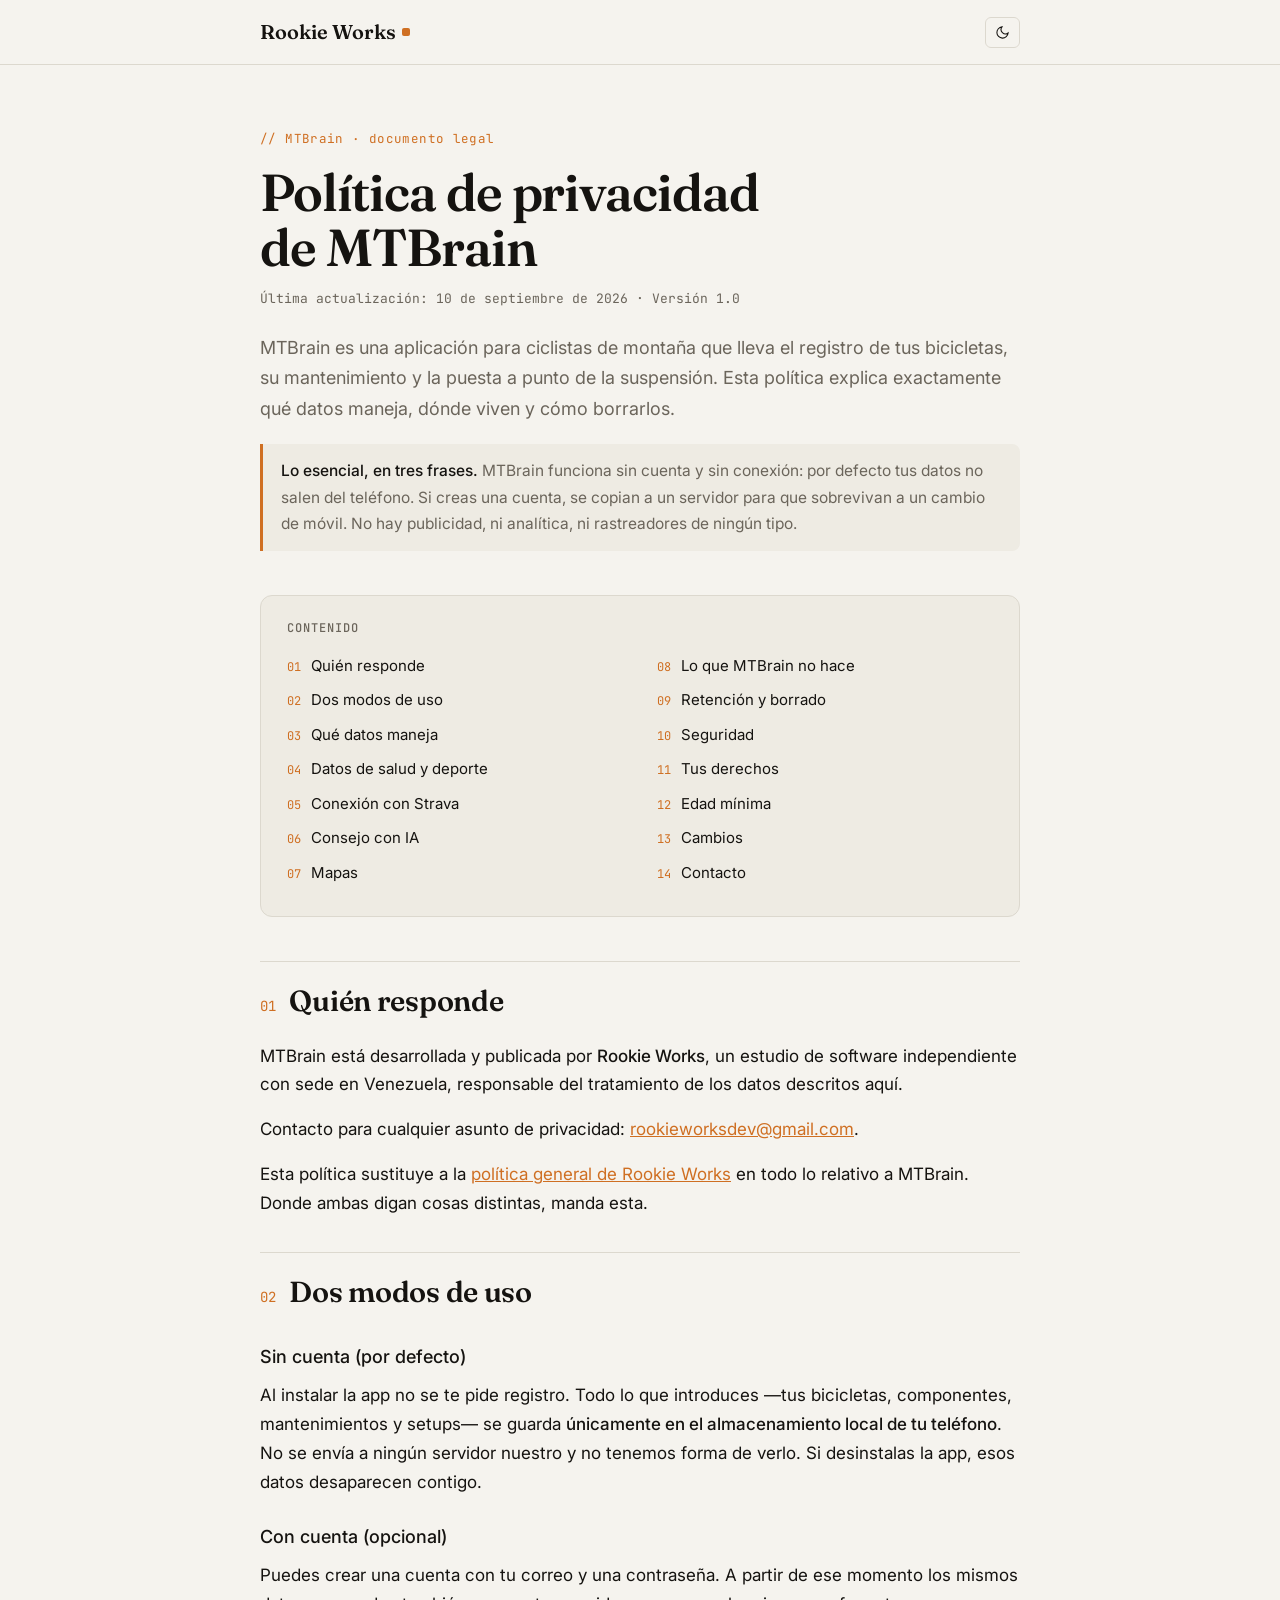
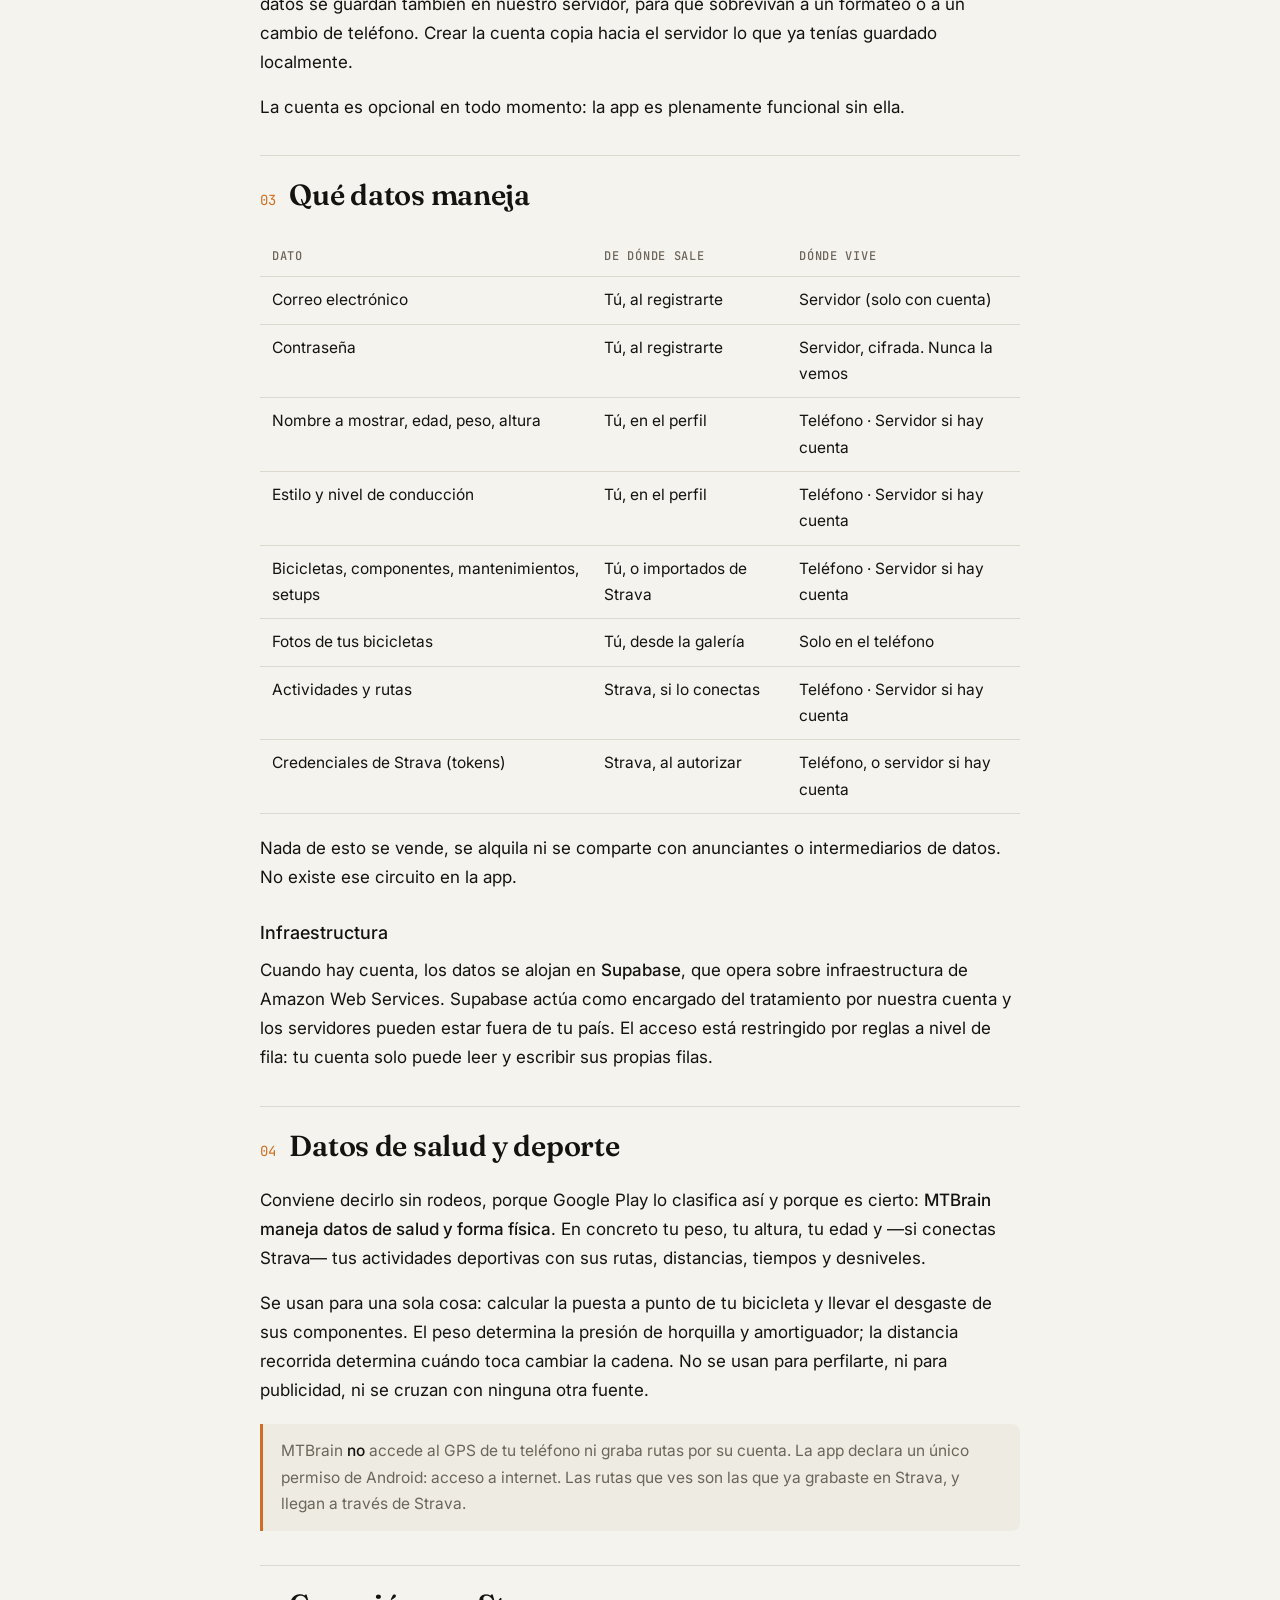
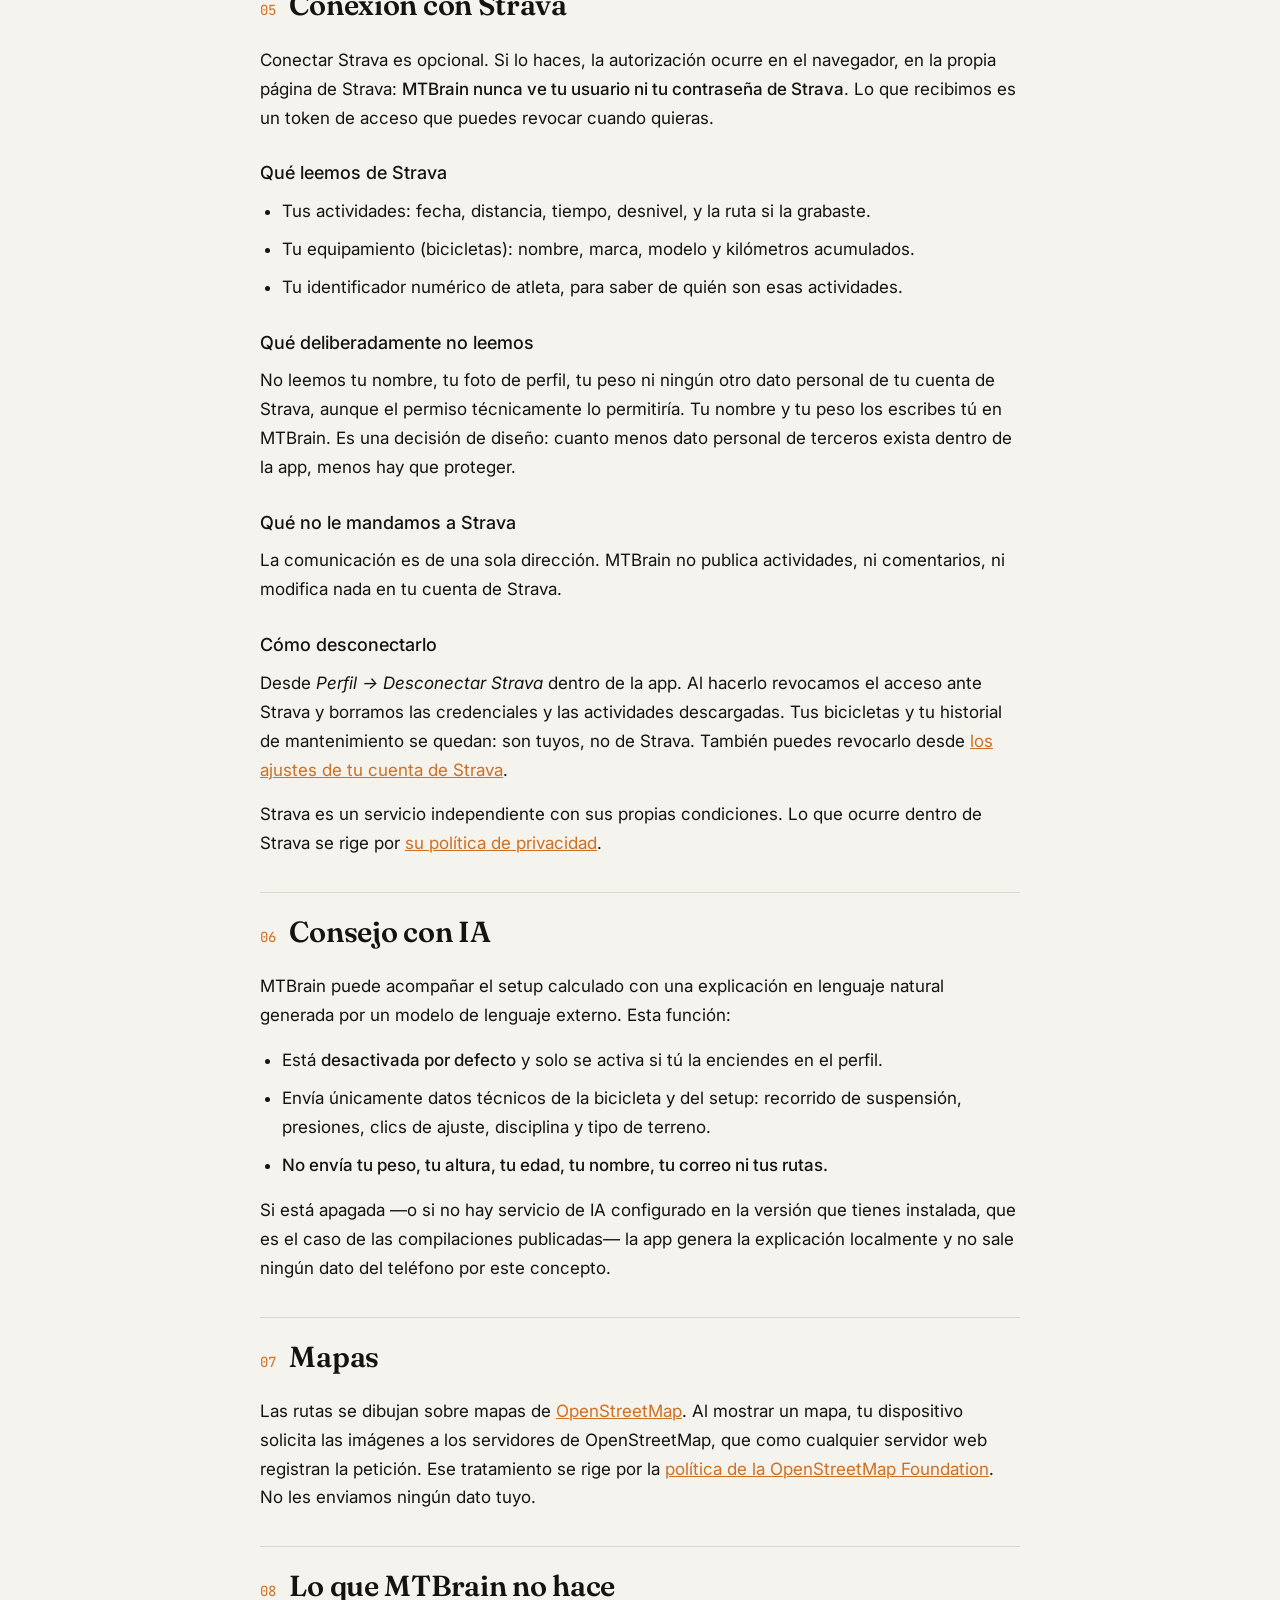
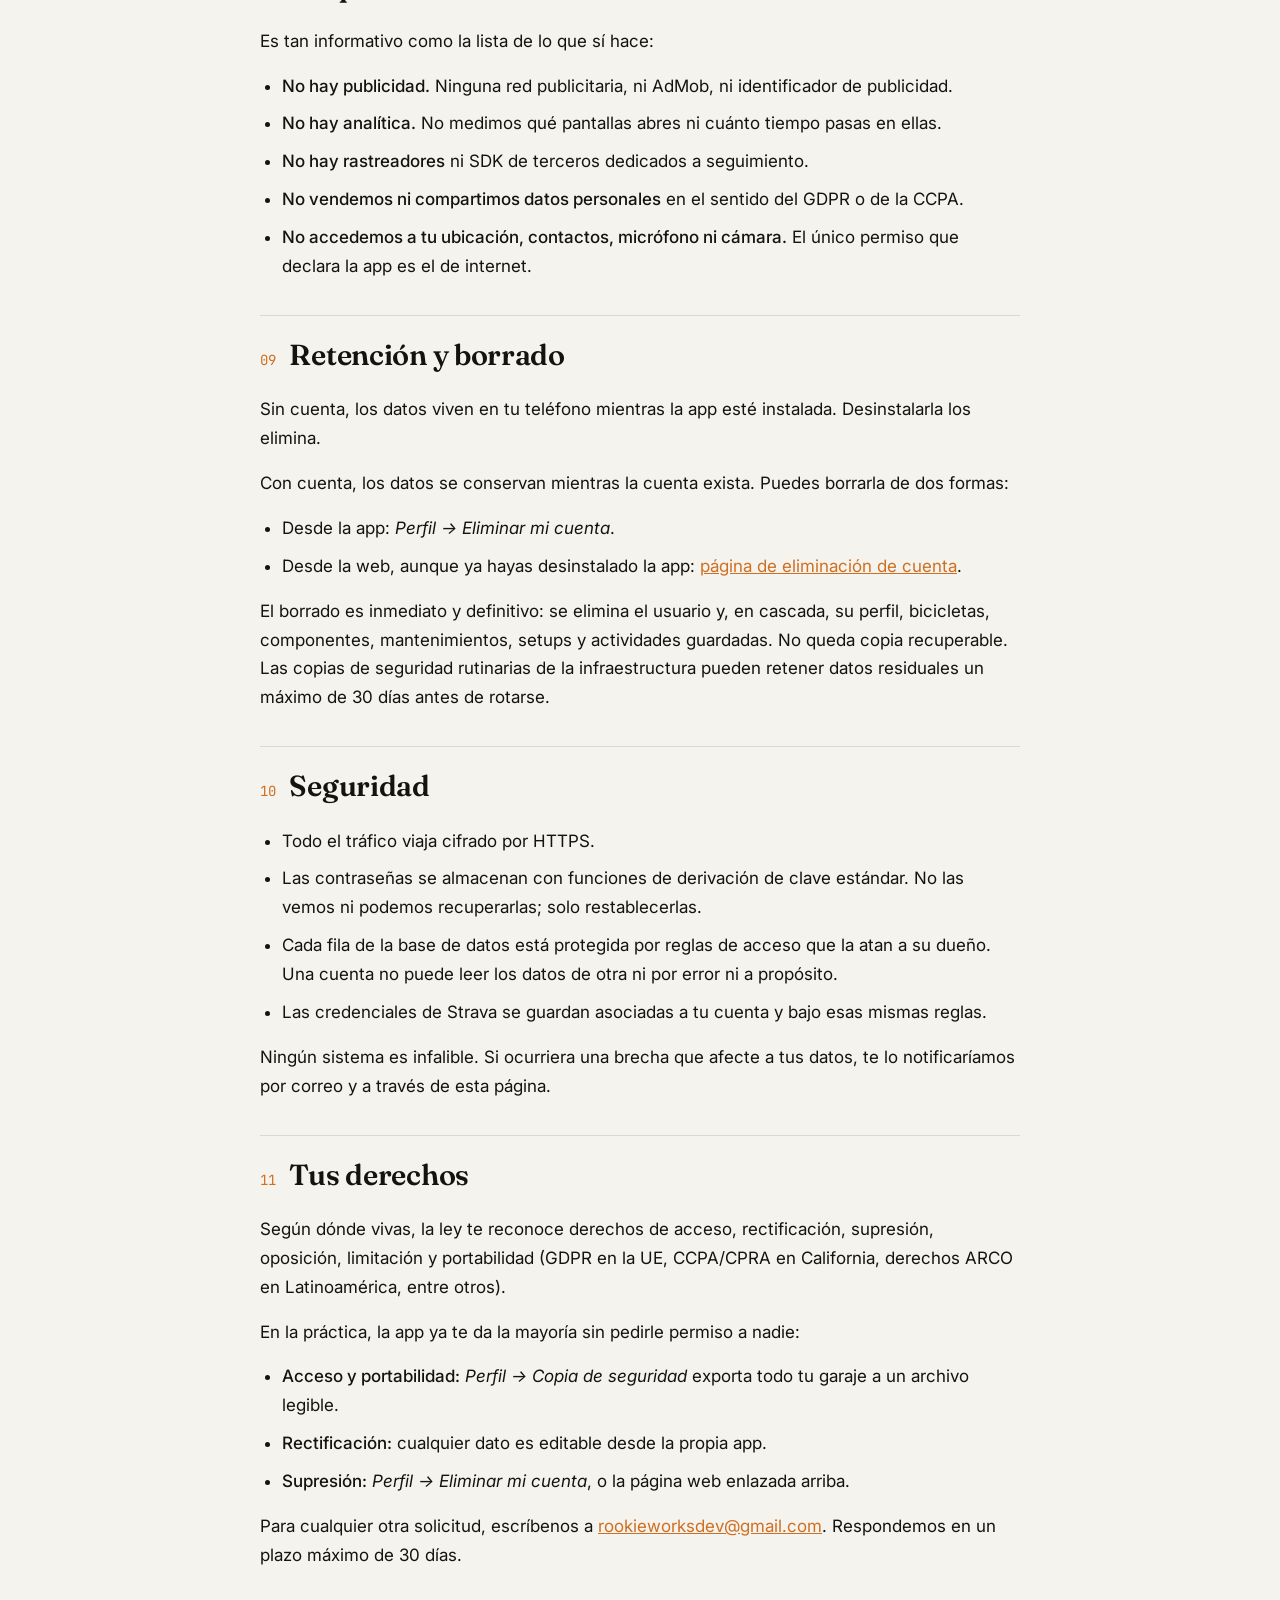
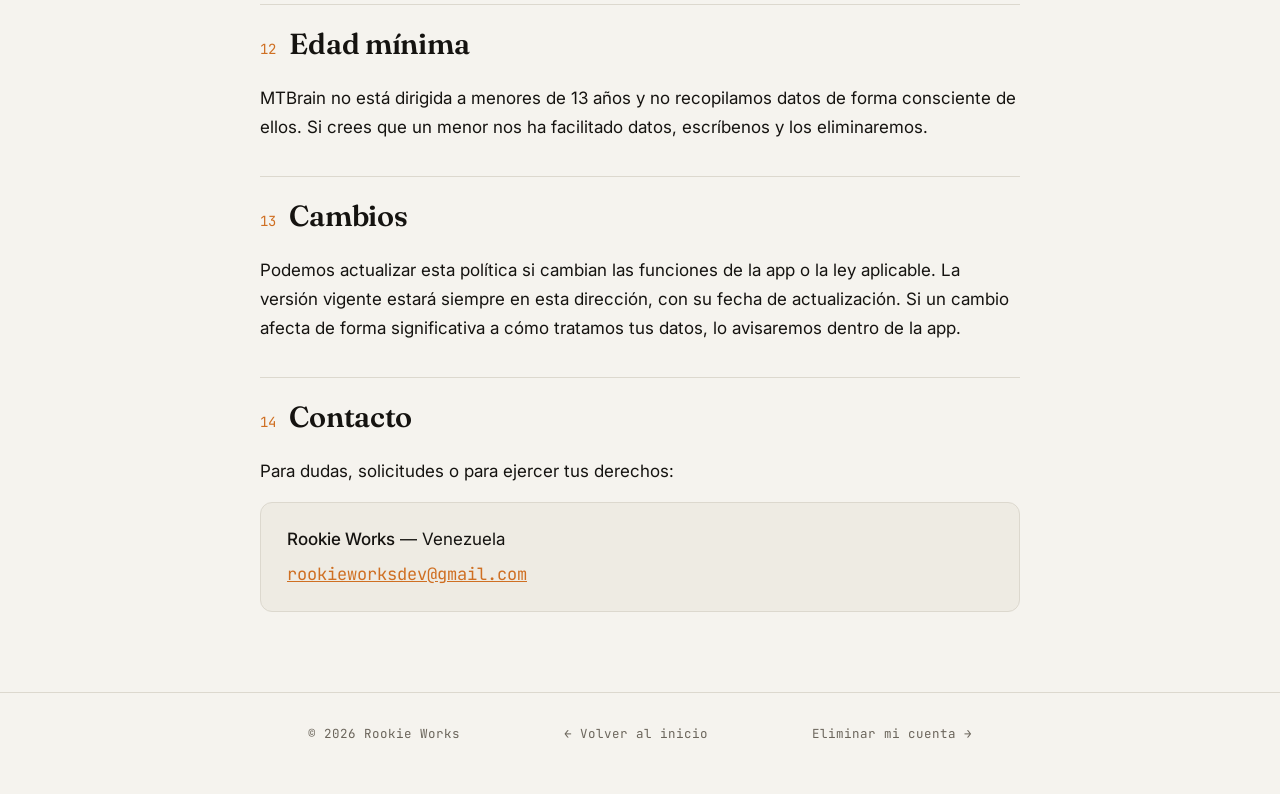
==== mtbrain-privacidad.html @ 9be9a080 "content: política de privacidad y eliminación de cuenta de MTBrain Dos páginas propias de MTBrain, s" ====
<!DOCTYPE html>
<html lang="es">
<head>
<meta charset="UTF-8">
<meta name="viewport" content="width=device-width, initial-scale=1">
<title>Política de privacidad de MTBrain — Rookie Works</title>
<meta name="description" content="Qué datos guarda MTBrain, dónde viven, qué se comparte con Strava y cómo borrar tu cuenta.">
<link rel="canonical" href="https://rookieworks.github.io/mtbrain-privacidad.html">
<meta property="og:type" content="article">
<meta property="og:site_name" content="Rookie Works">
<meta property="og:locale" content="es_ES">
<meta property="og:title" content="Política de privacidad de MTBrain">
<meta property="og:description" content="Qué datos guarda MTBrain, dónde viven, qué se comparte con Strava y cómo borrar tu cuenta.">
<meta property="og:url" content="https://rookieworks.github.io/mtbrain-privacidad.html">
<meta property="og:image" content="https://rookieworks.github.io/og.png">
<meta name="twitter:card" content="summary_large_image">
<meta name="twitter:image" content="https://rookieworks.github.io/og.png">
<link rel="icon" href="/favicon.svg" type="image/svg+xml">
<link rel="icon" href="/favicon-32.png" sizes="32x32" type="image/png">
<link rel="apple-touch-icon" href="/apple-touch-icon.png">
<link rel="manifest" href="/site.webmanifest">
<meta name="theme-color" content="#F5F3EE" media="(prefers-color-scheme: light)">
<meta name="theme-color" content="#0E0E0C" media="(prefers-color-scheme: dark)">
<link rel="preconnect" href="https://fonts.googleapis.com">
<link rel="preconnect" href="https://fonts.gstatic.com" crossorigin>
<link href="https://fonts.googleapis.com/css2?family=Fraunces:opsz,wght@9..144,400;9..144,600&family=Inter:wght@400;500&family=JetBrains+Mono:wght@400;500&display=swap" rel="stylesheet">
<style>
  :root{
    --bg:#F5F3EE; --bg-soft:#EEEBE3; --ink:#151310; --ink-soft:#6B655B;
    --line:#DCD8CE; --accent:#CF6F22; --accent-ink:#F5F3EE;
    --serif:"Fraunces",Georgia,serif;
    --mono:"JetBrains Mono",ui-monospace,Menlo,monospace;
    --sans:"Inter",system-ui,-apple-system,"Segoe UI",sans-serif;
    --pad:clamp(20px,5vw,48px);
  }
  @media (prefers-color-scheme:dark){
    :root{ --bg:#0E0E0C; --bg-soft:#161513; --ink:#EDE9E1; --ink-soft:#9A948A; --line:#2A2823; --accent:#E8833A; --accent-ink:#0E0E0C; }
  }
  :root[data-theme="light"]{ --bg:#F5F3EE; --bg-soft:#EEEBE3; --ink:#151310; --ink-soft:#6B655B; --line:#DCD8CE; --accent:#CF6F22; --accent-ink:#F5F3EE; }
  :root[data-theme="dark"]{ --bg:#0E0E0C; --bg-soft:#161513; --ink:#EDE9E1; --ink-soft:#9A948A; --line:#2A2823; --accent:#E8833A; --accent-ink:#0E0E0C; }

  *{box-sizing:border-box}
  html{scroll-behavior:smooth}
  body{margin:0;background:var(--bg);color:var(--ink);font-family:var(--sans);font-size:17px;line-height:1.7;
    -webkit-font-smoothing:antialiased}
  ::selection{background:var(--accent);color:var(--accent-ink)}
  a{color:var(--accent)}
  :focus-visible{outline:2px solid var(--accent);outline-offset:3px;border-radius:2px}
  .wrap{max-width:760px;margin:0 auto;padding:0 var(--pad)}

  header{border-bottom:1px solid var(--line);position:sticky;top:0;z-index:10;
    background:color-mix(in srgb,var(--bg) 88%,transparent);backdrop-filter:blur(10px)}
  .bar{display:flex;align-items:center;justify-content:space-between;padding:15px 0}
  .mark{font-family:var(--serif);font-size:20px;font-weight:600;text-decoration:none;color:var(--ink);display:inline-flex;align-items:center}
  .mark .dot{width:8px;height:8px;background:var(--accent);border-radius:2px;margin-left:6px}
  .tools{display:flex;gap:6px}
  .iconbtn{font-family:var(--mono);font-size:12px;background:transparent;color:var(--ink);border:1px solid var(--line);
    border-radius:6px;padding:7px 9px;cursor:pointer;line-height:1;text-decoration:none;display:inline-flex;align-items:center}
  .iconbtn:hover{border-color:var(--accent)}
  .iconbtn svg{width:15px;height:15px;display:block}

  .doc{padding:clamp(40px,7vh,72px) 0 80px}
  .kicker{font-family:var(--mono);font-size:12.5px;letter-spacing:.03em;color:var(--accent);margin:0 0 16px}
  h1{font-family:var(--serif);font-weight:600;font-size:clamp(34px,6vw,52px);line-height:1.05;letter-spacing:-.02em;margin:0 0 14px;text-wrap:balance}
  .updated{font-family:var(--mono);font-size:13px;color:var(--ink-soft);margin:0 0 8px}
  .lead{font-size:18px;color:var(--ink-soft);margin:22px 0 0}

  .toc{background:var(--bg-soft);border:1px solid var(--line);border-radius:12px;padding:22px 26px;margin:44px 0}
  .toc h2{font-family:var(--mono);font-size:12px;text-transform:uppercase;letter-spacing:.08em;color:var(--ink-soft);margin:0 0 14px;font-weight:500}
  .toc ol{margin:0;padding:0;list-style:none;counter-reset:t;
    columns:2;column-gap:34px}
  .toc li{counter-increment:t;margin:0 0 9px;break-inside:avoid;font-size:15px}
  .toc li::before{content:counter(t,decimal-leading-zero);font-family:var(--mono);font-size:12px;color:var(--accent);margin-right:10px}
  .toc a{color:var(--ink);text-decoration:none}
  .toc a:hover{color:var(--accent)}
  @media(max-width:560px){.toc ol{columns:1}}

  section.s{padding-top:14px;margin-top:34px;border-top:1px solid var(--line)}
  h2.sec{font-family:var(--serif);font-weight:600;font-size:clamp(22px,3.4vw,29px);letter-spacing:-.01em;margin:0 0 16px;scroll-margin-top:80px;display:flex;gap:14px;align-items:baseline}
  h2.sec .num{font-family:var(--mono);font-size:14px;color:var(--accent);font-weight:400}
  h3{font-family:var(--sans);font-weight:500;font-size:18px;margin:26px 0 8px}
  p{margin:0 0 16px}
  ul{margin:0 0 16px;padding-left:22px}
  li{margin:0 0 9px}
  strong{font-weight:500;color:var(--ink)}
  .note{background:var(--bg-soft);border-left:3px solid var(--accent);border-radius:0 8px 8px 0;padding:14px 18px;margin:20px 0;font-size:15.5px;color:var(--ink-soft)}
  .contact-box{background:var(--bg-soft);border:1px solid var(--line);border-radius:12px;padding:22px 26px;margin-top:8px}
  .contact-box a{font-family:var(--mono)}

  table{width:100%;border-collapse:collapse;margin:0 0 20px;font-size:15.5px}
  th,td{text-align:left;padding:10px 12px;border-bottom:1px solid var(--line);vertical-align:top}
  th{font-family:var(--mono);font-size:12px;text-transform:uppercase;letter-spacing:.06em;color:var(--ink-soft);font-weight:500}
  .scroller{overflow-x:auto;-webkit-overflow-scrolling:touch}

  footer{border-top:1px solid var(--line);padding:30px 0 50px}
  .foot{display:flex;flex-wrap:wrap;gap:14px 26px;justify-content:space-between;font-family:var(--mono);font-size:12.5px;color:var(--ink-soft)}
  .foot a{color:var(--ink-soft);text-decoration:none}
  .foot a:hover{color:var(--accent)}
</style>
</head>
<body>
<header>
  <div class="wrap bar">
    <a class="mark" href="index.html">Rookie Works<span class="dot" aria-hidden="true"></span></a>
    <div class="tools">
      <button class="iconbtn" id="theme" aria-label="Cambiar tema"></button>
    </div>
  </div>
</header>

<main class="wrap doc">
  <p class="kicker">// MTBrain · documento legal</p>
  <h1>Política de privacidad de MTBrain</h1>
  <p class="updated">Última actualización: 10 de septiembre de 2026 · Versión 1.0</p>
  <p class="lead">MTBrain es una aplicación para ciclistas de montaña que lleva el registro de tus bicicletas, su mantenimiento y la puesta a punto de la suspensión. Esta política explica exactamente qué datos maneja, dónde viven y cómo borrarlos.</p>

  <div class="note">
    <strong>Lo esencial, en tres frases.</strong> MTBrain funciona sin cuenta y sin conexión: por defecto tus datos no salen del teléfono. Si creas una cuenta, se copian a un servidor para que sobrevivan a un cambio de móvil. No hay publicidad, ni analítica, ni rastreadores de ningún tipo.
  </div>

  <nav class="toc" aria-label="Índice">
    <h2>Contenido</h2>
    <ol>
      <li><a href="#responsable">Quién responde</a></li>
      <li><a href="#modos">Dos modos de uso</a></li>
      <li><a href="#datos">Qué datos maneja</a></li>
      <li><a href="#salud">Datos de salud y deporte</a></li>
      <li><a href="#strava">Conexión con Strava</a></li>
      <li><a href="#ia">Consejo con IA</a></li>
      <li><a href="#mapas">Mapas</a></li>
      <li><a href="#nohay">Lo que MTBrain no hace</a></li>
      <li><a href="#retencion">Retención y borrado</a></li>
      <li><a href="#seguridad">Seguridad</a></li>
      <li><a href="#derechos">Tus derechos</a></li>
      <li><a href="#ninos">Edad mínima</a></li>
      <li><a href="#cambios">Cambios</a></li>
      <li><a href="#contacto">Contacto</a></li>
    </ol>
  </nav>

  <section class="s" id="responsable">
    <h2 class="sec"><span class="num">01</span> Quién responde</h2>
    <p>MTBrain está desarrollada y publicada por <strong>Rookie Works</strong>, un estudio de software independiente con sede en Venezuela, responsable del tratamiento de los datos descritos aquí.</p>
    <p>Contacto para cualquier asunto de privacidad: <a href="mailto:rookieworksdev@gmail.com">rookieworksdev@gmail.com</a>.</p>
    <p>Esta política sustituye a la <a href="privacy.html">política general de Rookie Works</a> en todo lo relativo a MTBrain. Donde ambas digan cosas distintas, manda esta.</p>
  </section>

  <section class="s" id="modos">
    <h2 class="sec"><span class="num">02</span> Dos modos de uso</h2>
    <h3>Sin cuenta (por defecto)</h3>
    <p>Al instalar la app no se te pide registro. Todo lo que introduces —tus bicicletas, componentes, mantenimientos y setups— se guarda <strong>únicamente en el almacenamiento local de tu teléfono</strong>. No se envía a ningún servidor nuestro y no tenemos forma de verlo. Si desinstalas la app, esos datos desaparecen contigo.</p>
    <h3>Con cuenta (opcional)</h3>
    <p>Puedes crear una cuenta con tu correo y una contraseña. A partir de ese momento los mismos datos se guardan también en nuestro servidor, para que sobrevivan a un formateo o a un cambio de teléfono. Crear la cuenta copia hacia el servidor lo que ya tenías guardado localmente.</p>
    <p>La cuenta es opcional en todo momento: la app es plenamente funcional sin ella.</p>
  </section>

  <section class="s" id="datos">
    <h2 class="sec"><span class="num">03</span> Qué datos maneja</h2>
    <div class="scroller">
      <table>
        <thead>
          <tr><th>Dato</th><th>De dónde sale</th><th>Dónde vive</th></tr>
        </thead>
        <tbody>
          <tr><td>Correo electrónico</td><td>Tú, al registrarte</td><td>Servidor (solo con cuenta)</td></tr>
          <tr><td>Contraseña</td><td>Tú, al registrarte</td><td>Servidor, cifrada. Nunca la vemos</td></tr>
          <tr><td>Nombre a mostrar, edad, peso, altura</td><td>Tú, en el perfil</td><td>Teléfono · Servidor si hay cuenta</td></tr>
          <tr><td>Estilo y nivel de conducción</td><td>Tú, en el perfil</td><td>Teléfono · Servidor si hay cuenta</td></tr>
          <tr><td>Bicicletas, componentes, mantenimientos, setups</td><td>Tú, o importados de Strava</td><td>Teléfono · Servidor si hay cuenta</td></tr>
          <tr><td>Fotos de tus bicicletas</td><td>Tú, desde la galería</td><td>Solo en el teléfono</td></tr>
          <tr><td>Actividades y rutas</td><td>Strava, si lo conectas</td><td>Teléfono · Servidor si hay cuenta</td></tr>
          <tr><td>Credenciales de Strava (tokens)</td><td>Strava, al autorizar</td><td>Teléfono, o servidor si hay cuenta</td></tr>
        </tbody>
      </table>
    </div>
    <p>Nada de esto se vende, se alquila ni se comparte con anunciantes o intermediarios de datos. No existe ese circuito en la app.</p>
    <h3>Infraestructura</h3>
    <p>Cuando hay cuenta, los datos se alojan en <strong>Supabase</strong>, que opera sobre infraestructura de Amazon Web Services. Supabase actúa como encargado del tratamiento por nuestra cuenta y los servidores pueden estar fuera de tu país. El acceso está restringido por reglas a nivel de fila: tu cuenta solo puede leer y escribir sus propias filas.</p>
  </section>

  <section class="s" id="salud">
    <h2 class="sec"><span class="num">04</span> Datos de salud y deporte</h2>
    <p>Conviene decirlo sin rodeos, porque Google Play lo clasifica así y porque es cierto: <strong>MTBrain maneja datos de salud y forma física</strong>. En concreto tu peso, tu altura, tu edad y —si conectas Strava— tus actividades deportivas con sus rutas, distancias, tiempos y desniveles.</p>
    <p>Se usan para una sola cosa: calcular la puesta a punto de tu bicicleta y llevar el desgaste de sus componentes. El peso determina la presión de horquilla y amortiguador; la distancia recorrida determina cuándo toca cambiar la cadena. No se usan para perfilarte, ni para publicidad, ni se cruzan con ninguna otra fuente.</p>
    <div class="note">
      MTBrain <strong>no</strong> accede al GPS de tu teléfono ni graba rutas por su cuenta. La app declara un único permiso de Android: acceso a internet. Las rutas que ves son las que ya grabaste en Strava, y llegan a través de Strava.
    </div>
  </section>

  <section class="s" id="strava">
    <h2 class="sec"><span class="num">05</span> Conexión con Strava</h2>
    <p>Conectar Strava es opcional. Si lo haces, la autorización ocurre en el navegador, en la propia página de Strava: <strong>MTBrain nunca ve tu usuario ni tu contraseña de Strava</strong>. Lo que recibimos es un token de acceso que puedes revocar cuando quieras.</p>
    <h3>Qué leemos de Strava</h3>
    <ul>
      <li>Tus actividades: fecha, distancia, tiempo, desnivel, y la ruta si la grabaste.</li>
      <li>Tu equipamiento (bicicletas): nombre, marca, modelo y kilómetros acumulados.</li>
      <li>Tu identificador numérico de atleta, para saber de quién son esas actividades.</li>
    </ul>
    <h3>Qué deliberadamente no leemos</h3>
    <p>No leemos tu nombre, tu foto de perfil, tu peso ni ningún otro dato personal de tu cuenta de Strava, aunque el permiso técnicamente lo permitiría. Tu nombre y tu peso los escribes tú en MTBrain. Es una decisión de diseño: cuanto menos dato personal de terceros exista dentro de la app, menos hay que proteger.</p>
    <h3>Qué no le mandamos a Strava</h3>
    <p>La comunicación es de una sola dirección. MTBrain no publica actividades, ni comentarios, ni modifica nada en tu cuenta de Strava.</p>
    <h3>Cómo desconectarlo</h3>
    <p>Desde <em>Perfil → Desconectar Strava</em> dentro de la app. Al hacerlo revocamos el acceso ante Strava y borramos las credenciales y las actividades descargadas. Tus bicicletas y tu historial de mantenimiento se quedan: son tuyos, no de Strava. También puedes revocarlo desde <a href="https://www.strava.com/settings/apps" rel="noopener">los ajustes de tu cuenta de Strava</a>.</p>
    <p>Strava es un servicio independiente con sus propias condiciones. Lo que ocurre dentro de Strava se rige por <a href="https://www.strava.com/legal/privacy" rel="noopener">su política de privacidad</a>.</p>
  </section>

  <section class="s" id="ia">
    <h2 class="sec"><span class="num">06</span> Consejo con IA</h2>
    <p>MTBrain puede acompañar el setup calculado con una explicación en lenguaje natural generada por un modelo de lenguaje externo. Esta función:</p>
    <ul>
      <li>Está <strong>desactivada por defecto</strong> y solo se activa si tú la enciendes en el perfil.</li>
      <li>Envía únicamente datos técnicos de la bicicleta y del setup: recorrido de suspensión, presiones, clics de ajuste, disciplina y tipo de terreno.</li>
      <li><strong>No envía tu peso, tu altura, tu edad, tu nombre, tu correo ni tus rutas.</strong></li>
    </ul>
    <p>Si está apagada —o si no hay servicio de IA configurado en la versión que tienes instalada, que es el caso de las compilaciones publicadas— la app genera la explicación localmente y no sale ningún dato del teléfono por este concepto.</p>
  </section>

  <section class="s" id="mapas">
    <h2 class="sec"><span class="num">07</span> Mapas</h2>
    <p>Las rutas se dibujan sobre mapas de <a href="https://www.openstreetmap.org/copyright" rel="noopener">OpenStreetMap</a>. Al mostrar un mapa, tu dispositivo solicita las imágenes a los servidores de OpenStreetMap, que como cualquier servidor web registran la petición. Ese tratamiento se rige por la <a href="https://osmfoundation.org/wiki/Privacy_Policy" rel="noopener">política de la OpenStreetMap Foundation</a>. No les enviamos ningún dato tuyo.</p>
  </section>

  <section class="s" id="nohay">
    <h2 class="sec"><span class="num">08</span> Lo que MTBrain no hace</h2>
    <p>Es tan informativo como la lista de lo que sí hace:</p>
    <ul>
      <li><strong>No hay publicidad.</strong> Ninguna red publicitaria, ni AdMob, ni identificador de publicidad.</li>
      <li><strong>No hay analítica.</strong> No medimos qué pantallas abres ni cuánto tiempo pasas en ellas.</li>
      <li><strong>No hay rastreadores</strong> ni SDK de terceros dedicados a seguimiento.</li>
      <li><strong>No vendemos ni compartimos datos personales</strong> en el sentido del GDPR o de la CCPA.</li>
      <li><strong>No accedemos a tu ubicación, contactos, micrófono ni cámara.</strong> El único permiso que declara la app es el de internet.</li>
    </ul>
  </section>

  <section class="s" id="retencion">
    <h2 class="sec"><span class="num">09</span> Retención y borrado</h2>
    <p>Sin cuenta, los datos viven en tu teléfono mientras la app esté instalada. Desinstalarla los elimina.</p>
    <p>Con cuenta, los datos se conservan mientras la cuenta exista. Puedes borrarla de dos formas:</p>
    <ul>
      <li>Desde la app: <em>Perfil → Eliminar mi cuenta</em>.</li>
      <li>Desde la web, aunque ya hayas desinstalado la app: <a href="mtbrain-eliminar-cuenta.html">página de eliminación de cuenta</a>.</li>
    </ul>
    <p>El borrado es inmediato y definitivo: se elimina el usuario y, en cascada, su perfil, bicicletas, componentes, mantenimientos, setups y actividades guardadas. No queda copia recuperable. Las copias de seguridad rutinarias de la infraestructura pueden retener datos residuales un máximo de 30 días antes de rotarse.</p>
  </section>

  <section class="s" id="seguridad">
    <h2 class="sec"><span class="num">10</span> Seguridad</h2>
    <ul>
      <li>Todo el tráfico viaja cifrado por HTTPS.</li>
      <li>Las contraseñas se almacenan con funciones de derivación de clave estándar. No las vemos ni podemos recuperarlas; solo restablecerlas.</li>
      <li>Cada fila de la base de datos está protegida por reglas de acceso que la atan a su dueño. Una cuenta no puede leer los datos de otra ni por error ni a propósito.</li>
      <li>Las credenciales de Strava se guardan asociadas a tu cuenta y bajo esas mismas reglas.</li>
    </ul>
    <p>Ningún sistema es infalible. Si ocurriera una brecha que afecte a tus datos, te lo notificaríamos por correo y a través de esta página.</p>
  </section>

  <section class="s" id="derechos">
    <h2 class="sec"><span class="num">11</span> Tus derechos</h2>
    <p>Según dónde vivas, la ley te reconoce derechos de acceso, rectificación, supresión, oposición, limitación y portabilidad (GDPR en la UE, CCPA/CPRA en California, derechos ARCO en Latinoamérica, entre otros).</p>
    <p>En la práctica, la app ya te da la mayoría sin pedirle permiso a nadie:</p>
    <ul>
      <li><strong>Acceso y portabilidad:</strong> <em>Perfil → Copia de seguridad</em> exporta todo tu garaje a un archivo legible.</li>
      <li><strong>Rectificación:</strong> cualquier dato es editable desde la propia app.</li>
      <li><strong>Supresión:</strong> <em>Perfil → Eliminar mi cuenta</em>, o la página web enlazada arriba.</li>
    </ul>
    <p>Para cualquier otra solicitud, escríbenos a <a href="mailto:rookieworksdev@gmail.com">rookieworksdev@gmail.com</a>. Respondemos en un plazo máximo de 30 días.</p>
  </section>

  <section class="s" id="ninos">
    <h2 class="sec"><span class="num">12</span> Edad mínima</h2>
    <p>MTBrain no está dirigida a menores de 13 años y no recopilamos datos de forma consciente de ellos. Si crees que un menor nos ha facilitado datos, escríbenos y los eliminaremos.</p>
  </section>

  <section class="s" id="cambios">
    <h2 class="sec"><span class="num">13</span> Cambios</h2>
    <p>Podemos actualizar esta política si cambian las funciones de la app o la ley aplicable. La versión vigente estará siempre en esta dirección, con su fecha de actualización. Si un cambio afecta de forma significativa a cómo tratamos tus datos, lo avisaremos dentro de la app.</p>
  </section>

  <section class="s" id="contacto">
    <h2 class="sec"><span class="num">14</span> Contacto</h2>
    <p>Para dudas, solicitudes o para ejercer tus derechos:</p>
    <div class="contact-box">
      <p style="margin:0 0 6px"><strong>Rookie Works</strong> — Venezuela</p>
      <p style="margin:0"><a href="mailto:rookieworksdev@gmail.com">rookieworksdev@gmail.com</a></p>
    </div>
  </section>
</main>

<footer>
  <div class="wrap foot">
    <span>© <span id="year">2026</span> Rookie Works</span>
    <a href="index.html">← Volver al inicio</a>
    <a href="mtbrain-eliminar-cuenta.html">Eliminar mi cuenta →</a>
  </div>
</footer>

<script>
(function(){
  var root=document.documentElement;
  var moon='<svg viewBox="0 0 24 24" fill="none" stroke="currentColor" stroke-width="1.7"><path d="M21 12.8A9 9 0 1111.2 3a7 7 0 009.8 9.8z"/></svg>';
  var sun='<svg viewBox="0 0 24 24" fill="none" stroke="currentColor" stroke-width="1.7"><circle cx="12" cy="12" r="4"/><path d="M12 2v2M12 20v2M4 12H2M22 12h-2M5 5l1.5 1.5M17.5 17.5L19 19M19 5l-1.5 1.5M6.5 17.5L5 19"/></svg>';
  function ct(){var t=root.getAttribute('data-theme');return t?t:(window.matchMedia('(prefers-color-scheme:dark)').matches?'dark':'light');}
  function paint(){document.getElementById('theme').innerHTML=ct()==='dark'?sun:moon;}
  var s=localStorage.getItem('rw-theme'); if(s) root.setAttribute('data-theme',s); paint();
  document.getElementById('theme').addEventListener('click',function(){var n=ct()==='dark'?'light':'dark';root.setAttribute('data-theme',n);localStorage.setItem('rw-theme',n);paint();});
  document.getElementById('year').textContent=new Date().getFullYear();
})();
</script>
</body>
</html>
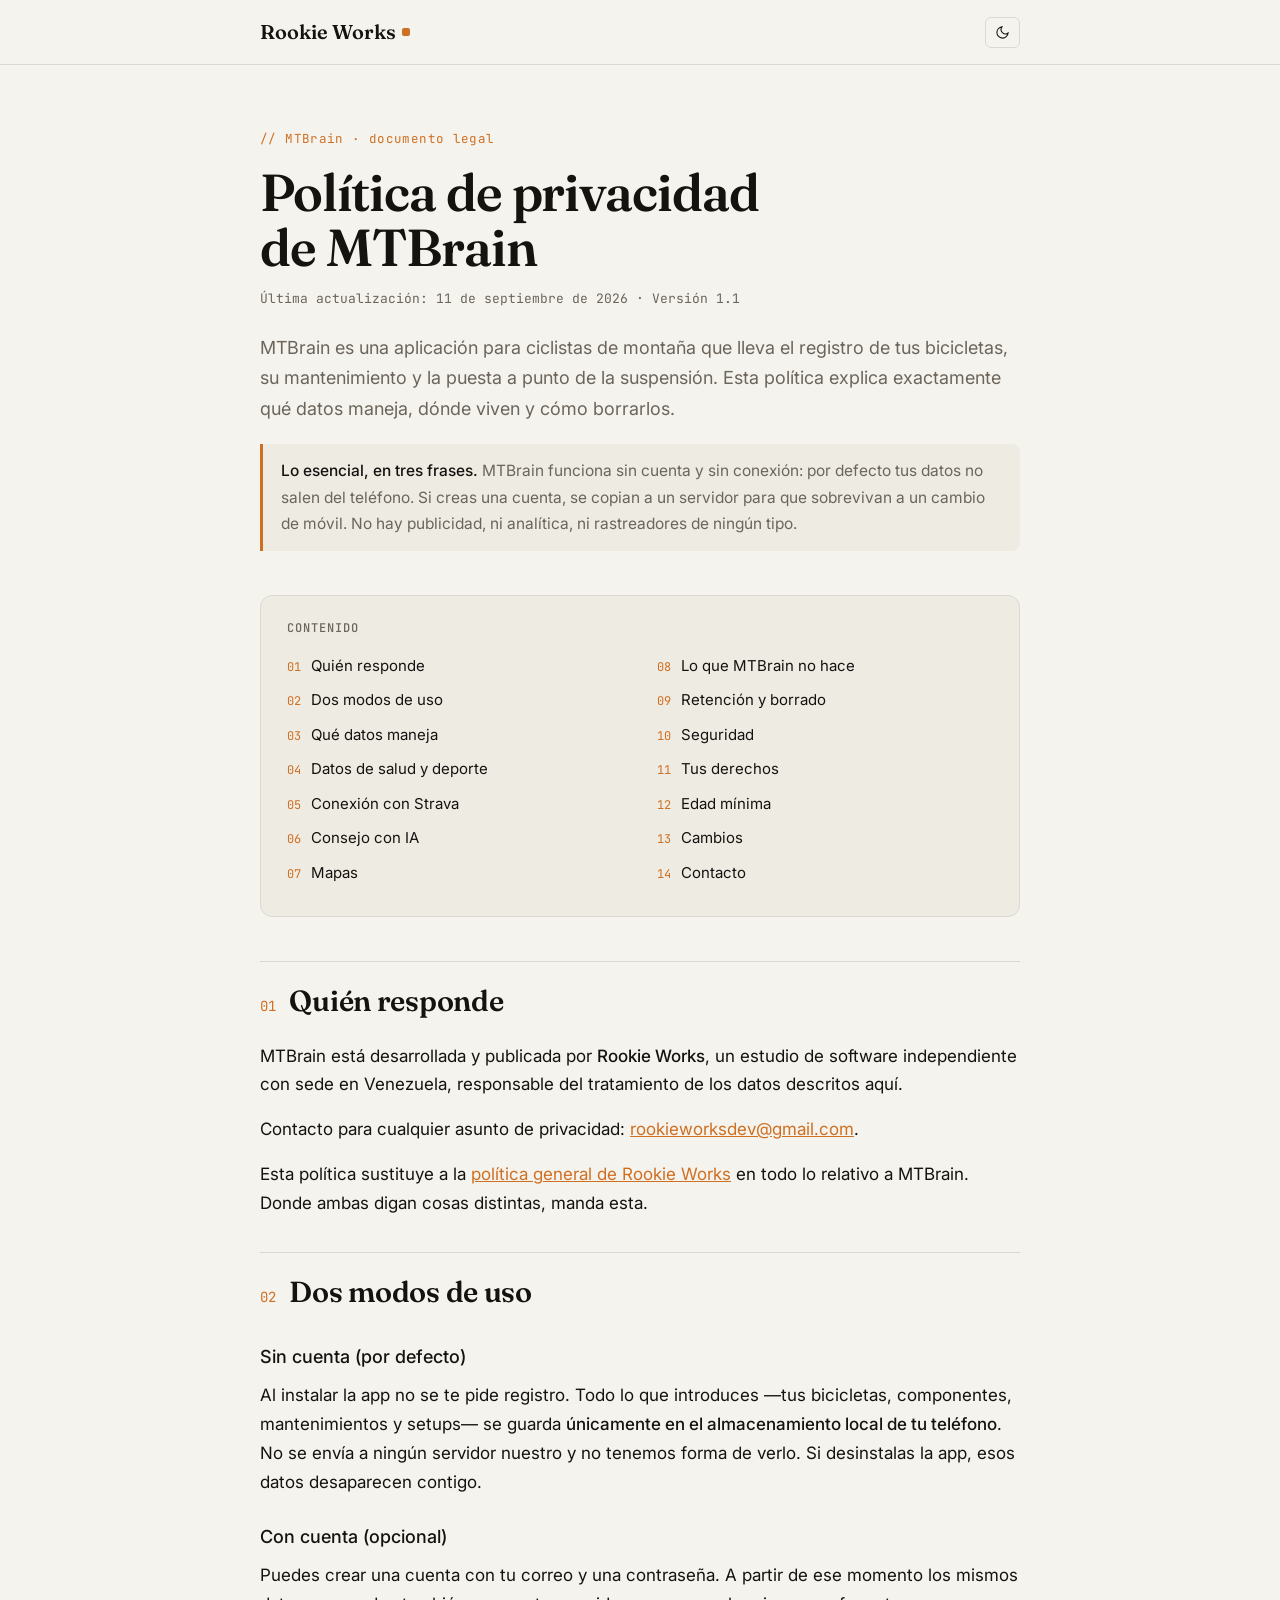
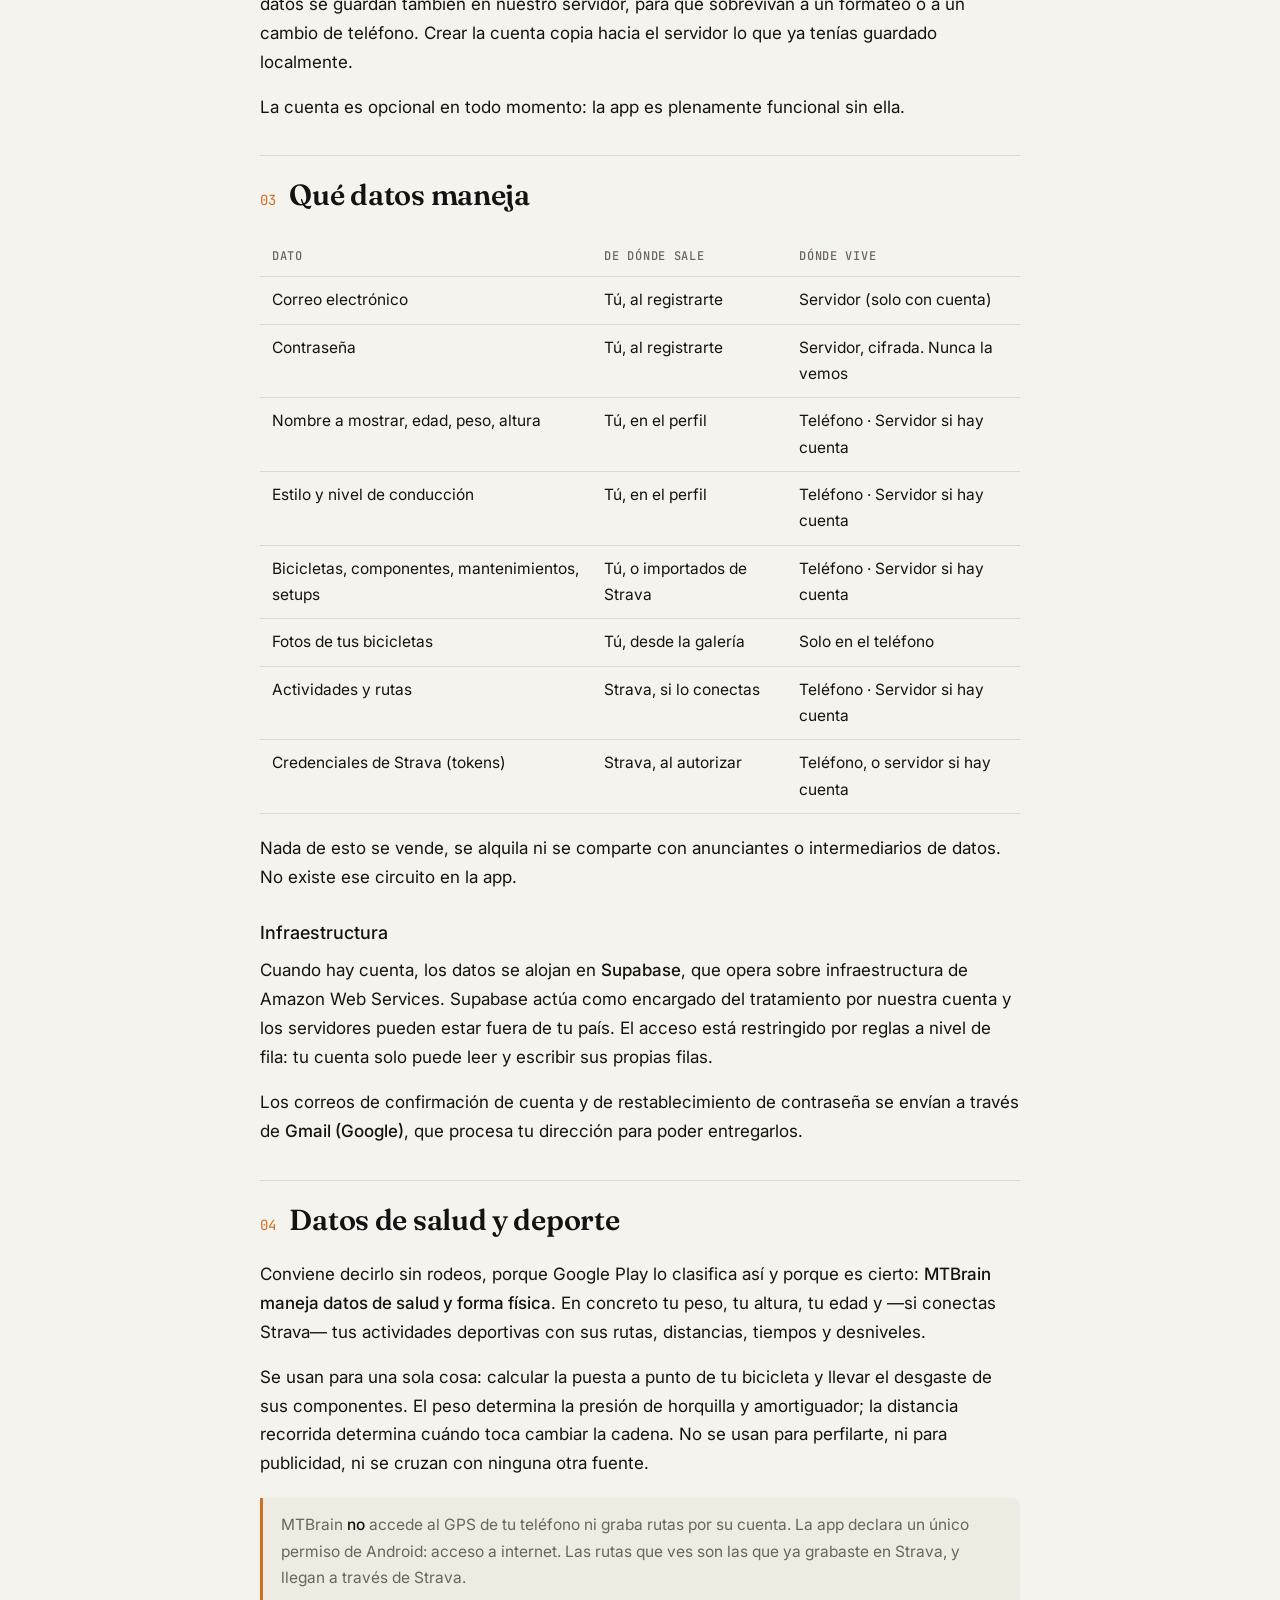
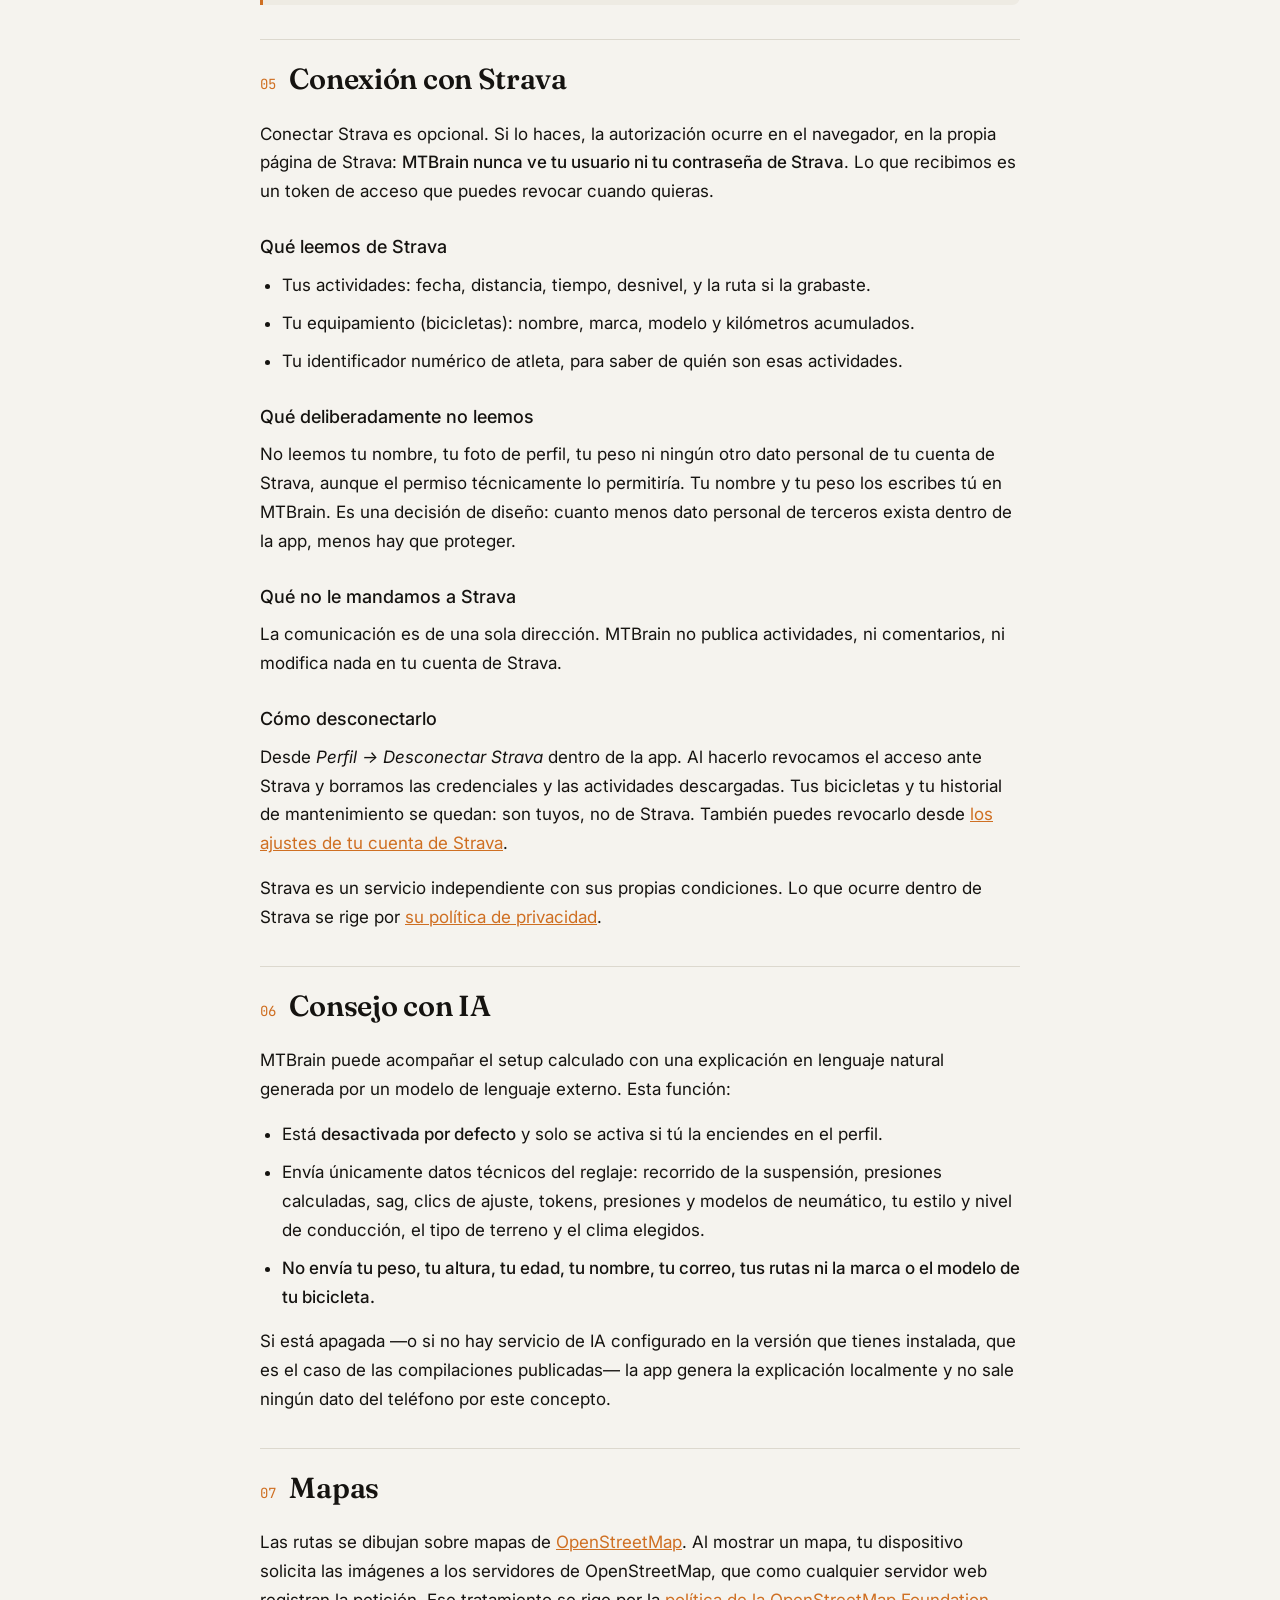
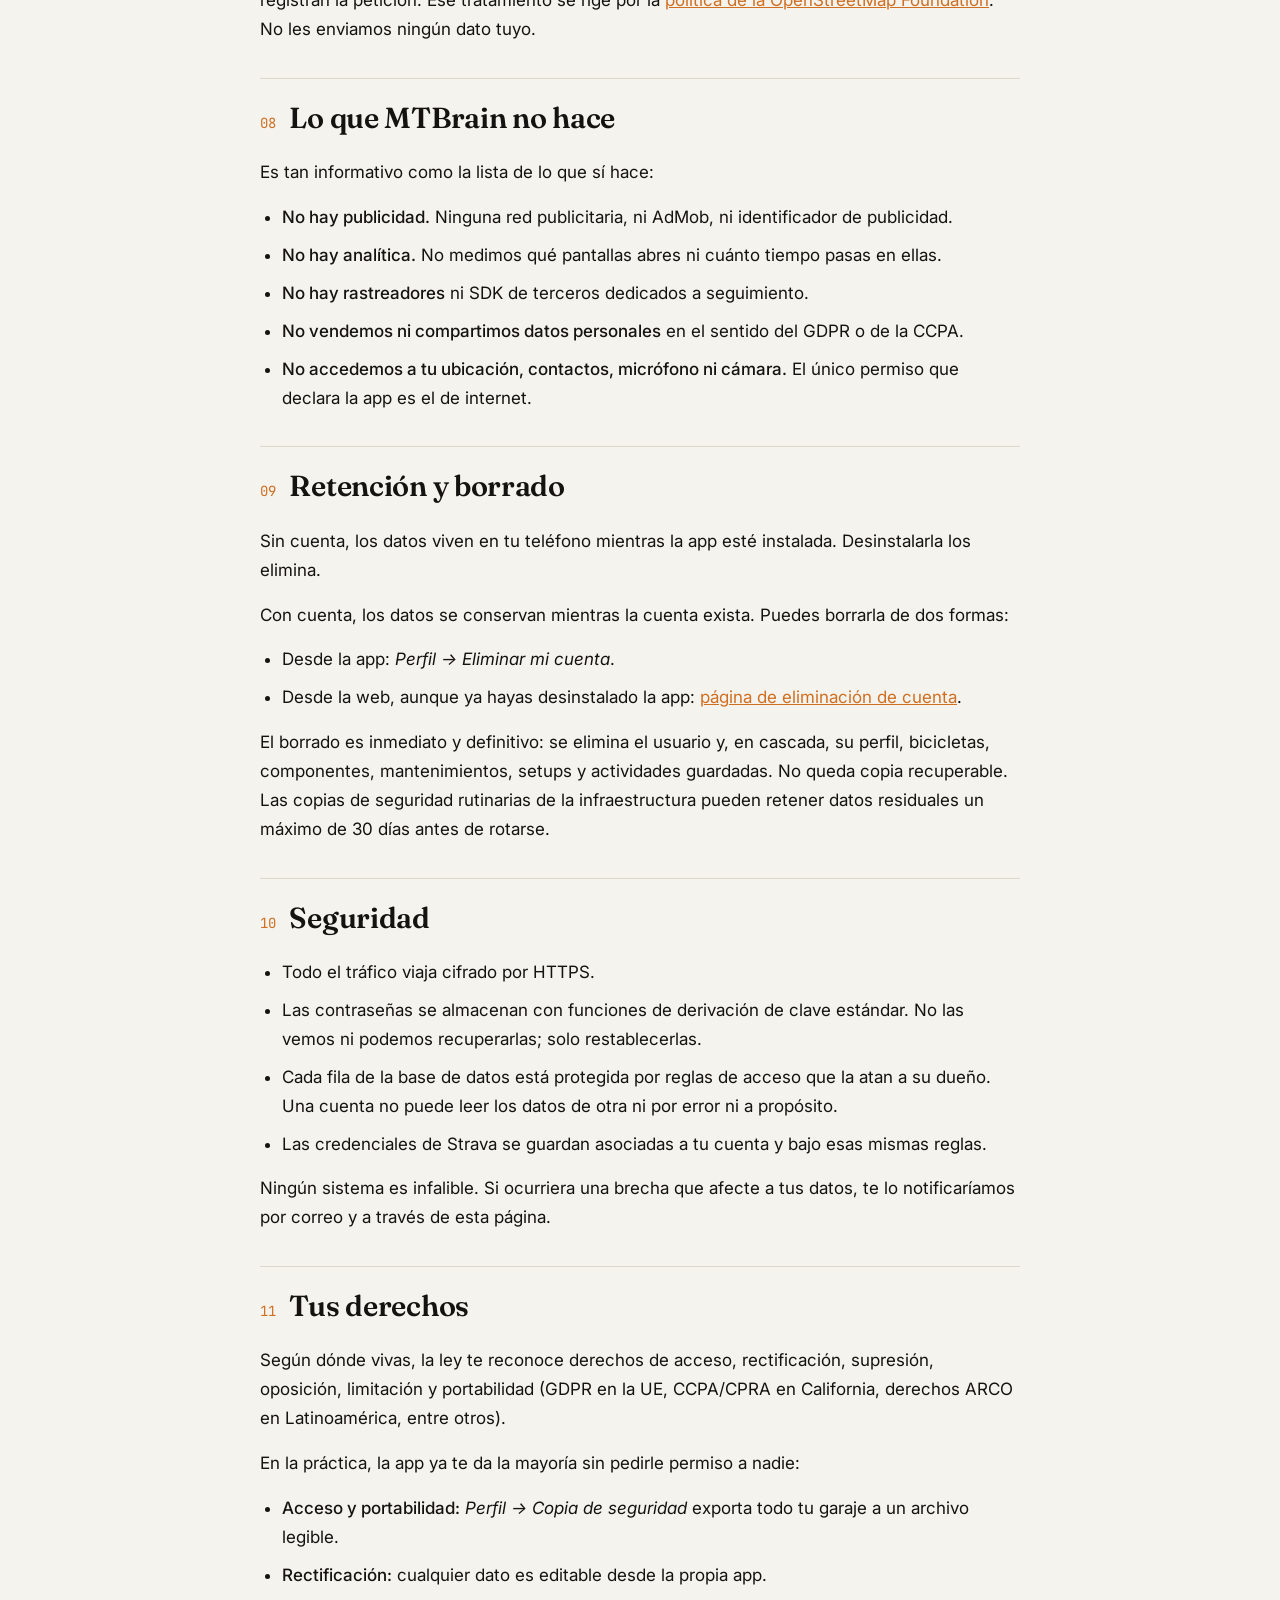
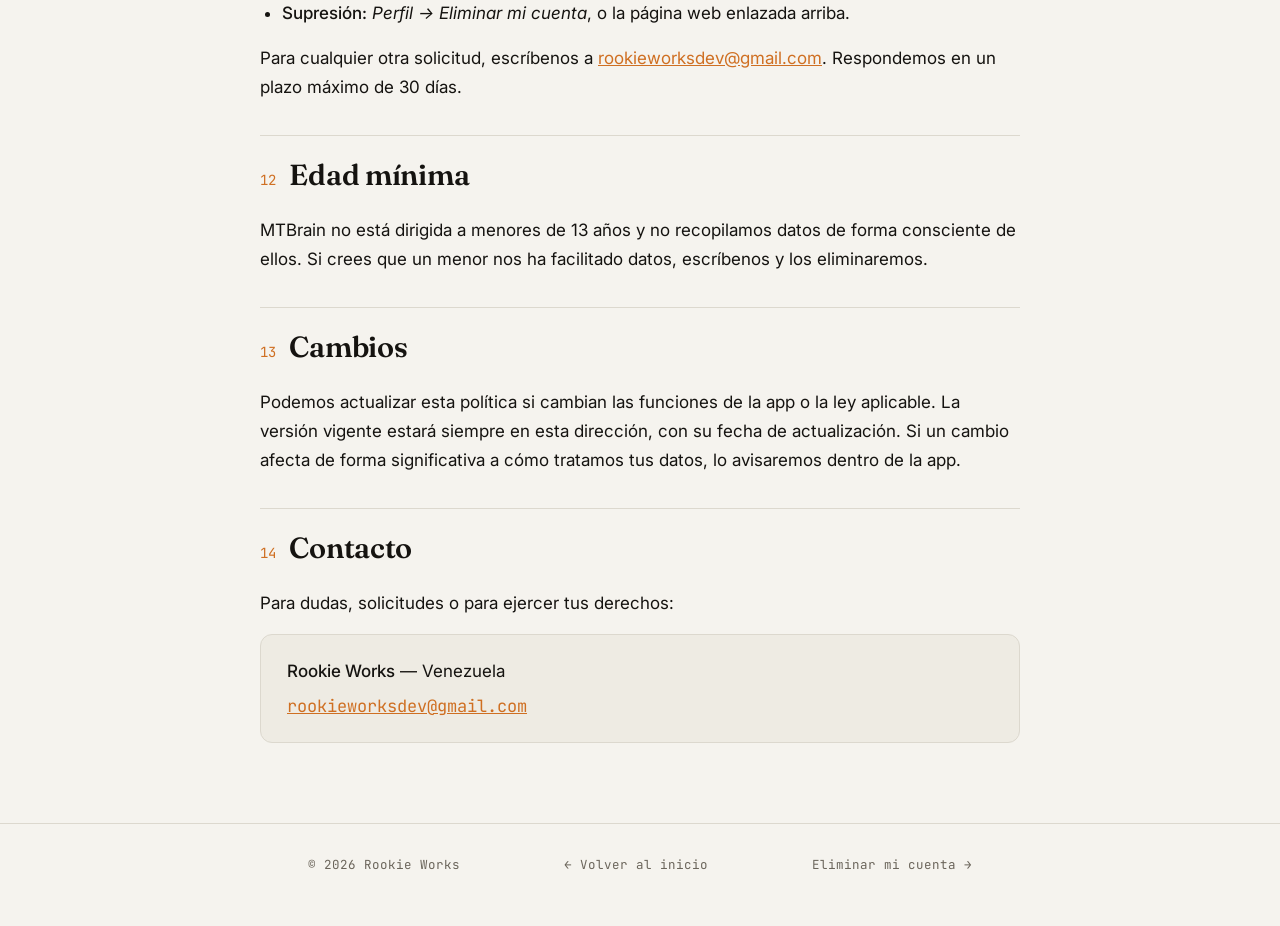
==== commit 92489867: "content: precisar que envia MTBrain a Gemini y quien manda los correos La seccion de IA decia solo d" ====
--- a/mtbrain-privacidad.html
+++ b/mtbrain-privacidad.html
@@ -111,7 +111,7 @@
 <main class="wrap doc">
   <p class="kicker">// MTBrain · documento legal</p>
   <h1>Política de privacidad de MTBrain</h1>
-  <p class="updated">Última actualización: 10 de septiembre de 2026 · Versión 1.0</p>
+  <p class="updated">Última actualización: 11 de septiembre de 2026 · Versión 1.1</p>
   <p class="lead">MTBrain es una aplicación para ciclistas de montaña que lleva el registro de tus bicicletas, su mantenimiento y la puesta a punto de la suspensión. Esta política explica exactamente qué datos maneja, dónde viven y cómo borrarlos.</p>
 
   <div class="note">
@@ -176,6 +176,7 @@
     <p>Nada de esto se vende, se alquila ni se comparte con anunciantes o intermediarios de datos. No existe ese circuito en la app.</p>
     <h3>Infraestructura</h3>
     <p>Cuando hay cuenta, los datos se alojan en <strong>Supabase</strong>, que opera sobre infraestructura de Amazon Web Services. Supabase actúa como encargado del tratamiento por nuestra cuenta y los servidores pueden estar fuera de tu país. El acceso está restringido por reglas a nivel de fila: tu cuenta solo puede leer y escribir sus propias filas.</p>
+    <p>Los correos de confirmación de cuenta y de restablecimiento de contraseña se envían a través de <strong>Gmail (Google)</strong>, que procesa tu dirección para poder entregarlos.</p>
   </section>
 
   <section class="s" id="salud">
@@ -210,8 +211,8 @@
     <p>MTBrain puede acompañar el setup calculado con una explicación en lenguaje natural generada por un modelo de lenguaje externo. Esta función:</p>
     <ul>
       <li>Está <strong>desactivada por defecto</strong> y solo se activa si tú la enciendes en el perfil.</li>
-      <li>Envía únicamente datos técnicos de la bicicleta y del setup: recorrido de suspensión, presiones, clics de ajuste, disciplina y tipo de terreno.</li>
-      <li><strong>No envía tu peso, tu altura, tu edad, tu nombre, tu correo ni tus rutas.</strong></li>
+      <li>Envía únicamente datos técnicos del reglaje: recorrido de la suspensión, presiones calculadas, sag, clics de ajuste, tokens, presiones y modelos de neumático, tu estilo y nivel de conducción, el tipo de terreno y el clima elegidos.</li>
+      <li><strong>No envía tu peso, tu altura, tu edad, tu nombre, tu correo, tus rutas ni la marca o el modelo de tu bicicleta.</strong></li>
     </ul>
     <p>Si está apagada —o si no hay servicio de IA configurado en la versión que tienes instalada, que es el caso de las compilaciones publicadas— la app genera la explicación localmente y no sale ningún dato del teléfono por este concepto.</p>
   </section>
